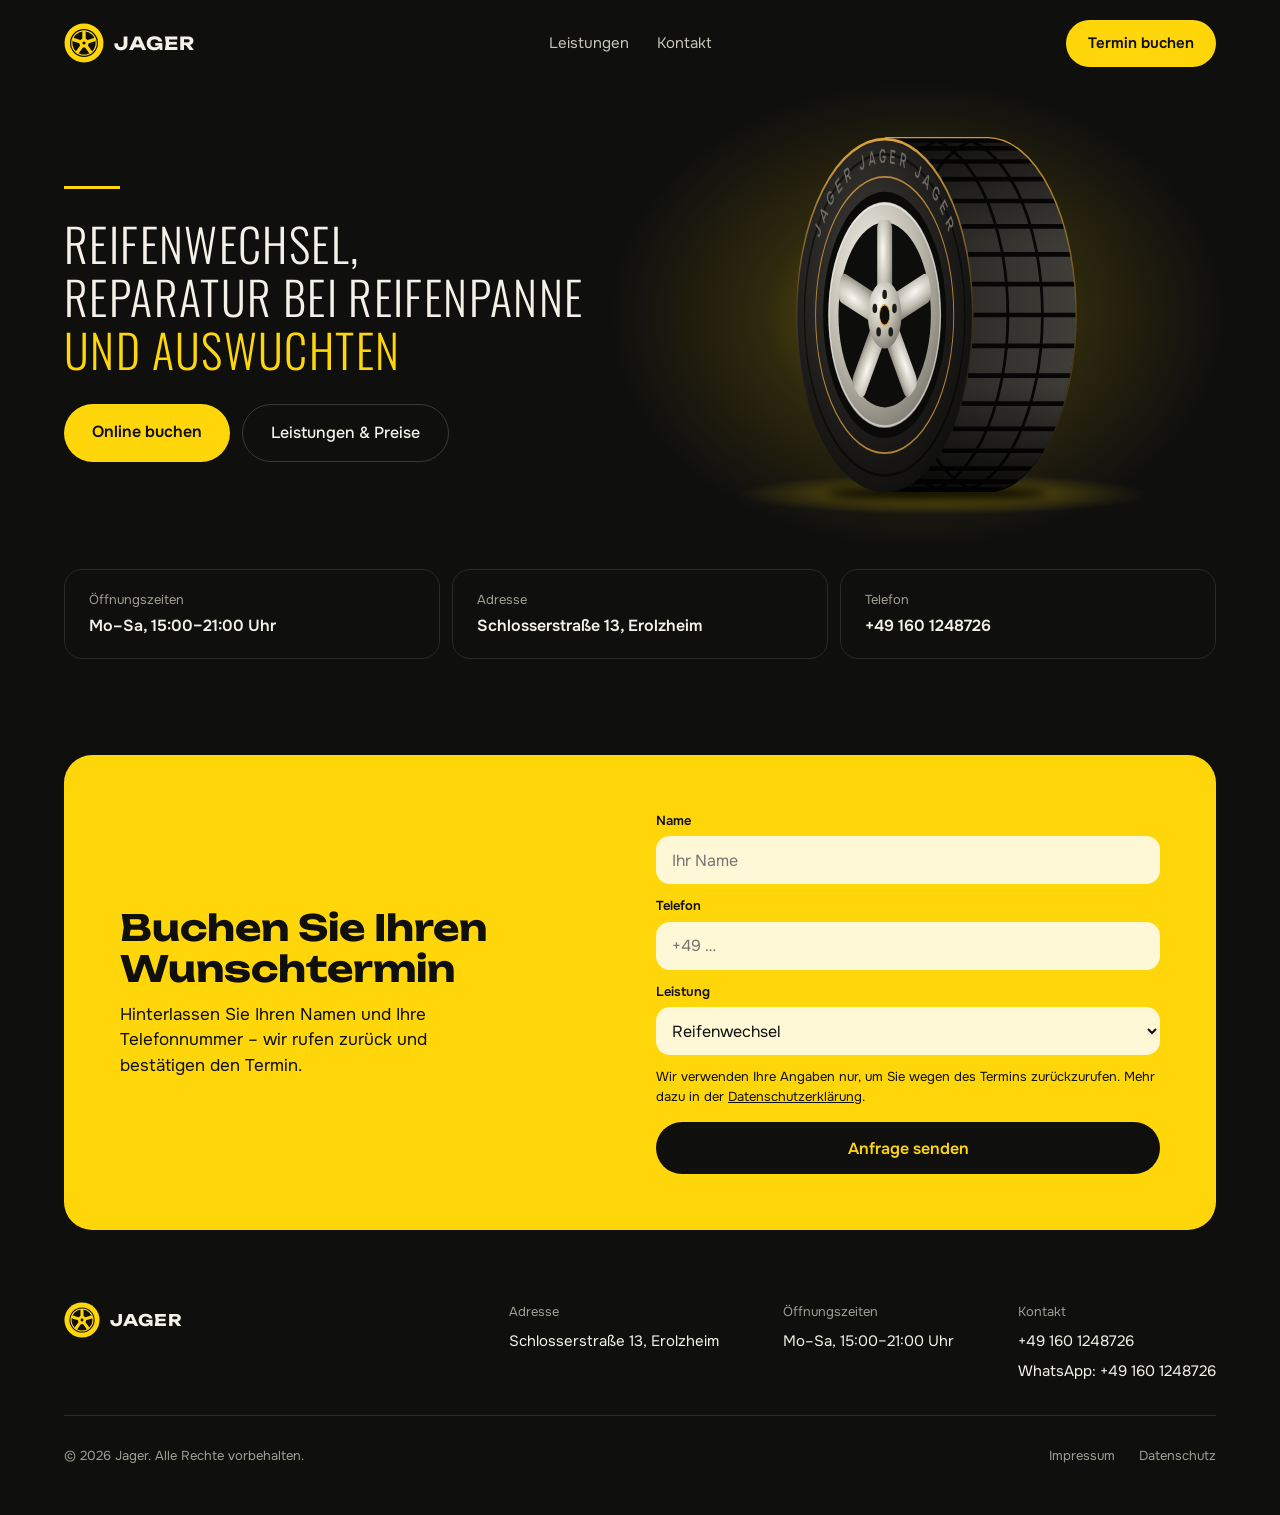
==== jager-website/index.html @ 9e411bed "Erste Version Jager-Website" ====
<!DOCTYPE html>
<html lang="de">
<head>
  <meta charset="utf-8">
  <meta name="viewport" content="width=device-width, initial-scale=1">
  <title>Jager – Reifenservice in Erolzheim</title>
  <meta name="description" content="Reifenwechsel, Reparatur bei Reifenpanne und Auswuchten in Erolzheim. Jetzt online Termin anfragen.">
  <!-- Пока сайт учебный, просим Google его не показывать.
       Удалите эту строку, когда сайт станет настоящим. -->
  <meta name="robots" content="noindex">
  <link rel="icon" href="img/logo.svg" type="image/svg+xml">
  <!-- Шрифты грузим заранее, чтобы текст сразу был красивым -->
  <link rel="preload" href="fonts/onest-latin.woff2" as="font" type="font/woff2" crossorigin>
  <link rel="stylesheet" href="css/style.css">
</head>
<body>

  <!-- ===== Шапка: логотип, меню, кнопка записи ===== -->
  <header class="site-header container">
    <a href="index.html" class="logo" aria-label="Jager – Startseite">
      <img src="img/logo.svg" width="40" height="40" alt="">
      <span class="logo-text">JAGER</span>
    </a>

    <nav class="main-nav" aria-label="Hauptnavigation">
      <a href="leistungen.html">Leistungen</a>
      <a href="#contacts">Kontakt</a>
    </nav>

    <a class="btn btn-accent btn-small header-cta" href="#booking">Termin buchen</a>

    <!-- Кнопка мобильного меню (видна только на телефоне) -->
    <button type="button" class="menu-toggle" aria-label="Menü" aria-expanded="false" aria-controls="mobile-menu">
      <svg class="icon-open" width="20" height="20" viewBox="0 0 20 20" aria-hidden="true"><path d="M3 5h14M3 10h14M3 15h14" stroke="currentColor" stroke-width="1.6" stroke-linecap="round" fill="none"/></svg>
      <svg class="icon-close" width="20" height="20" viewBox="0 0 20 20" aria-hidden="true"><path d="M4 4l12 12M16 4L4 16" stroke="currentColor" stroke-width="1.6" stroke-linecap="round" fill="none"/></svg>
    </button>
  </header>

  <!-- Мобильное меню: скрыто, пока не нажмут на кнопку (см. js/main.js) -->
  <nav id="mobile-menu" class="mobile-menu" aria-label="Menü" hidden>
    <a href="leistungen.html">Leistungen</a>
    <a href="#contacts">Kontakt</a>
    <a class="btn btn-accent" href="#booking">Termin buchen</a>
  </nav>

  <main>

    <!-- ===== Главный экран: заголовок, кнопки и колесо ===== -->
    <section class="hero container">
      <div class="hero-text">
        <div class="accent-line"></div>
        <h1>
          <span>Reifenwechsel,</span>
          <span>Reparatur bei Reifenpanne</span>
          <span class="text-gold">und Auswuchten</span>
        </h1>
        <div class="hero-btns">
          <a class="btn btn-accent" href="#booking">Online buchen</a>
          <a class="btn btn-outline" href="leistungen.html">Leistungen &amp; Preise</a>
        </div>
      </div>
      <!-- Колесо нарисовано кодом (SVG), поэтому оно чёткое на любом экране -->
      <div class="hero-image">
        <svg viewBox="0 0 450 440" role="img" aria-label="Jager-Rad in der Seitenansicht">
          <defs>
            <radialGradient id="glow" cx="50%" cy="50%" r="50%"><stop offset="0" stop-color="#FFD60A" stop-opacity=".42"/><stop offset=".5" stop-color="#FFD60A" stop-opacity=".13"/><stop offset="1" stop-color="#FFD60A" stop-opacity="0"/></radialGradient>
            <radialGradient id="pool" cx="50%" cy="50%" r="50%"><stop offset="0" stop-color="#FFD60A" stop-opacity=".4"/><stop offset="1" stop-color="#FFD60A" stop-opacity="0"/></radialGradient>
            <radialGradient id="sideG" cx="40%" cy="36%" r="78%"><stop offset="0" stop-color="#3e3d38"/><stop offset=".6" stop-color="#1c1b19"/><stop offset="1" stop-color="#0a0a09"/></radialGradient>
            <linearGradient id="treadBase" x1="0" y1="0" x2="1" y2="0"><stop offset="0" stop-color="#201f1d"/><stop offset="1" stop-color="#413f3a"/></linearGradient>
            <linearGradient id="treadShade" x1="0" y1="0" x2="0" y2="1"><stop offset="0" stop-color="#000" stop-opacity=".55"/><stop offset=".3" stop-color="#000" stop-opacity="0"/><stop offset=".7" stop-color="#000" stop-opacity="0"/><stop offset="1" stop-color="#000" stop-opacity=".8"/></linearGradient>
            <linearGradient id="rimLight" x1="0" y1="0" x2="0" y2="1"><stop offset="0" stop-color="#E6A93C" stop-opacity=".95"/><stop offset=".45" stop-color="#E6A93C" stop-opacity=".25"/><stop offset=".8" stop-color="#E6A93C" stop-opacity="0"/></linearGradient>
            <linearGradient id="edgeLight" gradientUnits="userSpaceOnUse" x1="0" y1="20" x2="0" y2="400"><stop offset="0" stop-color="#E6A93C" stop-opacity=".9"/><stop offset=".55" stop-color="#E6A93C" stop-opacity=".25"/><stop offset="1" stop-color="#E6A93C" stop-opacity="0"/></linearGradient>
            <radialGradient id="rimG" cx="38%" cy="32%" r="80%"><stop offset="0" stop-color="#faf8f1"/><stop offset=".55" stop-color="#bcb8ac"/><stop offset="1" stop-color="#6f6c63"/></radialGradient>
            <clipPath id="treadClip"><path d="M170 20 H280 A95 190 0 0 1 280 400 H170 Z"/></clipPath>
            <path id="swArc" d="M-163 0 A163 163 0 0 1 163 0"/>
            <filter id="soft" x="-30%" y="-300%" width="160%" height="700%"><feGaussianBlur stdDeviation="5"/></filter>
          </defs>
  
          <!-- goldenes Gegenlicht und Lichtfleck am Boden -->
          <ellipse cx="205" cy="210" rx="330" ry="250" fill="url(#glow)"/>
          <ellipse cx="232" cy="402" rx="220" ry="22" fill="url(#pool)"/>
          <ellipse cx="226" cy="401" rx="118" ry="7" fill="#000" opacity=".9" filter="url(#soft)"/>
  
          <!-- Lauffläche -->
          <g clip-path="url(#treadClip)">
            <rect x="170" y="20" width="210" height="380" fill="url(#treadBase)"/>
            <g fill="none" stroke="#060606" stroke-width="3">
              <ellipse cx="207" cy="210" rx="95" ry="190"/>
              <ellipse cx="244" cy="210" rx="95" ry="190"/>
              <ellipse cx="281" cy="210" rx="95" ry="190"/>
            </g>
            <path stroke="#060606" stroke-width="5" fill="none" d="M186.5 22.9H296.5M202.5 31.5H312.5M217.5 45.5H327.5M231.1 64.5H341.1M242.8 87.9H352.8M252.3 115H362.3M259.3 145H369.3M263.6 177H373.6M265 210H375M263.6 243H373.6M259.3 275H369.3M252.3 305H362.3M242.8 332.1H352.8M231.1 355.5H341.1M217.5 374.5H327.5M202.5 388.5H312.5M186.5 397.1H296.5"/>
            <rect x="170" y="20" width="210" height="380" fill="url(#treadShade)"/>
          </g>
  
          <!-- Seitenwand und Felge -->
          <path d="M170 20 H280 A95 190 0 0 1 280 400" fill="none" stroke="url(#edgeLight)" stroke-width="1.5"/>
          <g transform="translate(170 210) scale(0.5 1)">
            <circle r="190" fill="url(#sideG)"/>
            <circle r="188.5" fill="none" stroke="url(#rimLight)" stroke-width="3"/>
            <circle r="172" fill="none" stroke="#000" stroke-opacity=".55" stroke-width="3"/>
            <text font-family="Onest, system-ui, sans-serif" font-weight="600" font-size="21" letter-spacing="7" fill="#6d6a62" text-anchor="middle"><textPath href="#swArc" startOffset="50%">JAGER   JAGER   JAGER</textPath></text>
            <circle r="148" fill="none" stroke="#E6A93C" stroke-width="2" opacity=".75"/>
            <circle r="132" fill="#0a0a09"/>
            <circle r="121" fill="url(#rimG)"/>
            <circle r="119" fill="none" stroke="#ffffff" stroke-opacity=".55" stroke-width="2"/>
            <circle r="99" fill="#0d0d0c"/>
            <g fill="url(#rimG)">
              <rect x="-16" y="-102" width="32" height="102" rx="10"/>
              <rect x="-16" y="-102" width="32" height="102" rx="10" transform="rotate(72)"/>
              <rect x="-16" y="-102" width="32" height="102" rx="10" transform="rotate(144)"/>
              <rect x="-16" y="-102" width="32" height="102" rx="10" transform="rotate(216)"/>
              <rect x="-16" y="-102" width="32" height="102" rx="10" transform="rotate(288)"/>
              <circle r="36"/>
            </g>
            <g fill="#1d1c1a">
              <circle cx="0" cy="-22" r="5"/>
              <circle cx="21" cy="-7" r="5"/>
              <circle cx="13" cy="18" r="5"/>
              <circle cx="-13" cy="18" r="5"/>
              <circle cx="-21" cy="-7" r="5"/>
            </g>
            <circle r="11" fill="#0d0d0c" stroke="#E6A93C" stroke-width="1.5"/>
          </g>
        </svg>
      </div>
    </section>

    <!-- ===== Три карточки: часы работы, адрес, телефон ===== -->
    <section class="info-cards container">
      <div class="info-card">
        <div class="label">Öffnungszeiten</div>
        <div class="value">Mo–Sa, 15:00–21:00 Uhr</div>
      </div>
      <div class="info-card">
        <div class="label">Adresse</div>
        <div class="value">Schlosserstraße 13, Erolzheim</div>
      </div>
      <div class="info-card">
        <div class="label">Telefon</div>
        <a class="value" href="tel:+491601248726">+49 160 1248726</a>
      </div>
    </section>

    <!-- ===== Запись на приём =====
         Форму принимает Netlify (атрибут data-netlify="true").
         Заявки видны в панели Netlify в разделе Forms,
         после отправки клиент попадает на страницу danke.html. -->
    <section id="booking" class="container section-spaced">
      <div class="accent-box booking-box">
        <div class="box-text">
          <h2>Buchen Sie Ihren Wunschtermin</h2>
          <p>Hinterlassen Sie Ihren Namen und Ihre Telefonnummer – wir rufen zurück und bestätigen den Termin.</p>
        </div>

        <form class="booking-form" name="buchung" method="POST" action="danke.html" data-netlify="true" netlify-honeypot="bot-field">
          <!-- Служебное поле: по нему Netlify понимает, какая это форма -->
          <input type="hidden" name="form-name" value="buchung">
          <!-- Ловушка для спам-ботов: человек это поле не видит -->
          <p class="honeypot"><label>Nicht ausfüllen: <input name="bot-field"></label></p>

          <div class="field">
            <label for="f-name">Name</label>
            <input id="f-name" name="name" type="text" placeholder="Ihr Name" autocomplete="name" required>
          </div>
          <div class="field">
            <label for="f-phone">Telefon</label>
            <input id="f-phone" name="telefon" type="tel" placeholder="+49 …" autocomplete="tel" required>
          </div>
          <div class="field">
            <label for="f-service">Leistung</label>
            <select id="f-service" name="leistung">
              <option>Reifenwechsel</option>
              <option>Auswuchten</option>
              <option>Reifenpanne reparieren</option>
              <option>Felgen richten</option>
            </select>
          </div>
          <p class="form-note">Wir verwenden Ihre Angaben nur, um Sie wegen des Termins zurückzurufen. Mehr dazu in der <a href="datenschutz.html">Datenschutzerklärung</a>.</p>
          <button type="submit">Anfrage senden</button>
        </form>
      </div>
    </section>

  </main>

  <!-- ===== Подвал: контакты и ссылки на Impressum / Datenschutz ===== -->
  <footer id="contacts" class="site-footer container">
    <div class="footer-top">
      <a href="index.html" class="logo" aria-label="Jager – Startseite">
        <img src="img/logo.svg" width="36" height="36" alt="">
        <span class="logo-text">JAGER</span>
      </a>
      <div class="footer-cols">
        <div class="footer-col">
          <div class="label">Adresse</div>
          <div>Schlosserstraße 13, Erolzheim</div>
        </div>
        <div class="footer-col">
          <div class="label">Öffnungszeiten</div>
          <div>Mo–Sa, 15:00–21:00 Uhr</div>
        </div>
        <div class="footer-col">
          <div class="label">Kontakt</div>
          <a href="tel:+491601248726">+49 160 1248726</a>
          <a href="https://wa.me/491601248726">WhatsApp: +49 160 1248726</a>
        </div>
      </div>
    </div>
    <div class="footer-bottom">
      <span>© 2026 Jager. Alle Rechte vorbehalten.</span>
      <nav class="footer-legal" aria-label="Rechtliches">
        <a href="impressum.html">Impressum</a>
        <a href="datenschutz.html">Datenschutz</a>
      </nav>
    </div>
  </footer>

  <script src="js/main.js"></script>
</body>
</html>
---- jager-website/css/style.css ----
/* =========================================================
   Jager — общий файл стилей для всех страниц сайта.
   CSS отвечает за внешний вид: цвета, шрифты, отступы,
   расположение блоков и мобильную версию.
   ========================================================= */


/* ---------- 1. Шрифты ----------
   Файлы шрифтов лежат в папке fonts/ на нашем же сервере.
   Так браузер не обращается к Google, и не нужно отдельно
   упоминать Google Fonts в Datenschutz. */

@font-face {
  font-family: 'Onest';
  src: url('../fonts/onest-latin.woff2') format('woff2');
  font-weight: 400 600;      /* один файл покрывает обычный, средний и жирный */
  font-display: swap;        /* пока шрифт грузится, текст виден системным шрифтом */
}

@font-face {
  font-family: 'Oswald';
  src: url('../fonts/oswald-latin.woff2') format('woff2');
  font-weight: 300 400;
  font-display: swap;
}

@font-face {
  font-family: 'Unbounded';
  src: url('../fonts/unbounded-latin.woff2') format('woff2');
  font-weight: 500 700;
  font-display: swap;
}


/* ---------- 2. Переменные ----------
   Все главные цвета собраны здесь. Поменяли значение один раз —
   оно поменялось на всём сайте. */

:root {
  --accent: #FFD60A;        /* жёлтый: кнопки, логотип, блок записи */
  --gold: #FFD60A;          /* акцентный цвет текста */
  --bg: #0f0f0e;            /* фон сайта (почти чёрный) */
  --bg-soft: #1a1a18;       /* фон мобильного меню */
  --text: #F4F1E8;          /* основной светлый текст */
  --text-soft: #c9c6bb;     /* второстепенный текст */
  --text-muted: #a09d92;    /* подписи, мелкий текст */
  --line: #2b2a27;          /* тонкие линии и рамки */
  --line-strong: #3a3935;   /* рамки кнопок */
  --input-bg: #fff8d6;      /* фон полей формы */

  --font-body: 'Onest', system-ui, sans-serif;
  --font-title: 'Oswald', system-ui, sans-serif;
  --font-brand: 'Unbounded', system-ui, sans-serif;

  --max-width: 1200px;      /* максимальная ширина содержимого */
}


/* ---------- 3. Базовые правила ---------- */

*,
*::before,
*::after {
  box-sizing: border-box;
}

body {
  margin: 0;
  background: var(--bg);
  color: var(--text);
  font-family: var(--font-body);
  font-size: 16px;
  line-height: 1.5;
}

a {
  color: inherit;
  text-decoration: none;
}

img,
svg {
  display: block;
}

/* Контейнер: ограничивает ширину и держит отступы по бокам */
.container {
  max-width: var(--max-width);
  margin: 0 auto;
  padding-left: 24px;
  padding-right: 24px;
}

/* Скрыто на экране, но доступно для программ чтения с экрана */
.visually-hidden {
  position: absolute;
  width: 1px;
  height: 1px;
  overflow: hidden;
  clip: rect(0 0 0 0);
  white-space: nowrap;
}


/* ---------- 4. Кнопки ---------- */

.btn {
  display: inline-block;
  padding: 16px 28px;
  border-radius: 999px;
  font-weight: 600;
  text-align: center;
  transition: opacity .2s;
}

.btn:hover {
  opacity: .88;
}

.btn-accent {               /* жёлтая кнопка */
  background: var(--accent);
  color: var(--bg);
}

.btn-outline {              /* прозрачная кнопка с рамкой */
  border: 1px solid var(--line-strong);
  color: var(--text);
  font-weight: 500;
}

.btn-dark {                 /* тёмная кнопка на жёлтом фоне */
  background: var(--bg);
  color: var(--gold);
}

.btn-small {
  padding: 12px 22px;
  font-size: 15px;
}


/* ---------- 5. Шапка и меню ---------- */

.site-header {
  display: flex;
  flex-wrap: wrap;
  align-items: center;
  justify-content: space-between;
  gap: 16px 32px;
  padding-top: 20px;
  padding-bottom: 20px;
}

.logo {
  display: flex;
  align-items: center;
  gap: 10px;
}

.logo-text {
  font-family: var(--font-brand);
  font-weight: 700;
  font-size: 18px;
  letter-spacing: .06em;
}

.main-nav {
  display: flex;
  flex-wrap: wrap;
  gap: 8px 28px;
  font-size: 15px;
  color: var(--text-soft);
}

.main-nav a {
  padding: 10px 0;
}

.main-nav a:hover,
.main-nav a[aria-current="page"],
.footer-legal a:hover,
.footer-legal a[aria-current="page"] {
  color: var(--gold);
}

/* Кнопка-«гамбургер» видна только на телефоне */
.menu-toggle {
  display: none;
  width: 44px;
  height: 44px;
  padding: 0;
  border: 1px solid var(--line-strong);
  border-radius: 12px;
  background: transparent;
  color: var(--text);
  align-items: center;
  justify-content: center;
  cursor: pointer;
}

.menu-toggle .icon-close {
  display: none;
}

/* Когда меню открыто, JS ставит aria-expanded="true":
   прячем три полоски и показываем крестик */
.menu-toggle[aria-expanded="true"] .icon-open {
  display: none;
}

.menu-toggle[aria-expanded="true"] .icon-close {
  display: block;
}

/* Мобильное меню. Атрибут hidden прячет его, пока JS его не уберёт */
.mobile-menu {
  display: flex;
  flex-direction: column;
  margin: 0 24px;
  padding: 6px 20px 20px;
  border: 1px solid var(--line);
  border-radius: 18px;
  background: var(--bg-soft);
}

.mobile-menu[hidden] {
  display: none;
}

.mobile-menu a {
  padding: 14px 0;
  border-bottom: 1px solid var(--line);
  font-size: 17px;
}

.mobile-menu a[aria-current="page"] {
  color: var(--gold);
}

.mobile-menu .btn {
  margin-top: 16px;
  padding: 14px 22px;
  border-bottom: 0;
}


/* ---------- 6. Главный экран (hero) ---------- */

.hero {
  display: grid;
  grid-template-columns: repeat(auto-fit, minmax(min(440px, 100%), 1fr));
  gap: 16px 32px;
  align-items: center;
  padding-top: 16px;
}

.hero-text {
  display: flex;
  flex-direction: column;
  justify-content: center;
  gap: 28px;
  padding: 32px 0;
}

.accent-line {               /* короткая жёлтая черта над заголовком */
  width: 56px;
  height: 3px;
  background: var(--gold);
}

.hero h1 {
  margin: 0;
  font-family: var(--font-title);
  font-weight: 300;
  font-size: 46px;
  line-height: 1.15;
  letter-spacing: .03em;
  text-transform: uppercase;
}

.hero h1 span {
  display: block;
}

.text-gold {
  color: var(--gold);
}

.hero-btns {
  display: flex;
  flex-wrap: wrap;
  gap: 12px;
}

.hero-image {
  display: flex;
  align-items: center;
  justify-content: center;
  padding: 16px 0;
}

.hero-image svg {
  width: 100%;
  max-width: 420px;
  height: auto;
  overflow: visible;
}


/* ---------- 7. Информационные карточки ---------- */

.info-cards {
  display: grid;
  grid-template-columns: repeat(auto-fit, minmax(min(260px, 100%), 1fr));
  gap: 12px;
  padding-top: 24px;
}

.info-card {
  border: 1px solid var(--line);
  border-radius: 18px;
  padding: 20px 24px;
}

.label {                     /* маленькая серая подпись над значением */
  font-size: 13px;
  color: var(--text-muted);
}

.info-card .value {
  display: block;
  font-weight: 600;
  margin-top: 4px;
}


/* ---------- 8. Жёлтый блок (запись и призыв к действию) ---------- */

.section-spaced {
  margin-top: 96px;
}

.accent-box {
  background: var(--accent);
  color: var(--bg);
  border-radius: 28px;
  padding: clamp(28px, 5vw, 56px);
}

.booking-box {
  display: grid;
  grid-template-columns: repeat(auto-fit, minmax(min(320px, 100%), 1fr));
  gap: 32px;
  align-items: center;
}

.cta-box {
  display: flex;
  flex-wrap: wrap;
  align-items: center;
  justify-content: space-between;
  gap: 24px;
  padding: clamp(28px, 5vw, 48px);
}

.box-text {
  display: flex;
  flex-direction: column;
  gap: 12px;
}

.box-text h2 {
  margin: 0;
  font-family: var(--font-brand);
  font-weight: 700;
  font-size: clamp(26px, 3.4vw, 36px);
  line-height: 1.15;
  text-wrap: balance;
}

.cta-box h2 {
  font-size: clamp(22px, 3vw, 30px);
}

.box-text p {
  margin: 0;
  font-size: 17px;
  max-width: 380px;
}

.cta-box .box-text p {
  max-width: none;
}


/* ---------- 9. Форма записи ---------- */

.booking-form {
  display: flex;
  flex-direction: column;
  gap: 12px;
}

.field {
  display: flex;
  flex-direction: column;
  gap: 6px;
}

.field label {
  font-size: 13px;
  font-weight: 600;
}

.field input,
.field select {
  height: 48px;
  border: 0;
  border-radius: 14px;
  padding: 0 16px;
  font-family: var(--font-body);
  font-size: 16px;            /* 16px не даёт iPhone увеличивать страницу при вводе */
  background: var(--input-bg);
  color: var(--bg);
}

.field select {
  padding: 0 12px;
}

.field input:focus,
.field select:focus {
  outline: 2px solid var(--bg);
  outline-offset: 2px;
}

.form-note {
  margin: 0;
  font-size: 13px;
}

.form-note a {
  text-decoration: underline;
}

.booking-form button {
  height: 52px;
  margin-top: 4px;
  border: 0;
  border-radius: 999px;
  background: var(--bg);
  color: var(--gold);
  font-family: var(--font-body);
  font-weight: 600;
  font-size: 16px;
  cursor: pointer;
}

.booking-form button:hover {
  opacity: .88;
}

/* Скрытое поле-ловушка для спам-ботов (люди его не видят) */
.honeypot {
  display: none;
}


/* ---------- 10. Страница «Leistungen» ---------- */

.page-title {
  display: flex;
  flex-direction: column;
  gap: 20px;
  padding-top: 64px;
}

.eyebrow {                   /* маленькая надпись над заголовком */
  font-size: 13px;
  letter-spacing: .14em;
  text-transform: uppercase;
  color: var(--gold);
}

.page-title h1 {
  margin: 0;
  font-family: var(--font-title);
  font-weight: 300;
  font-size: clamp(40px, 6vw, 72px);
  line-height: 1.06;
  letter-spacing: .02em;
  text-transform: uppercase;
}

.price-groups {
  display: grid;
  grid-template-columns: repeat(auto-fit, minmax(min(320px, 100%), 1fr));
  gap: 40px 48px;
  align-items: start;
  padding-top: 56px;
}

.price-group h2 {
  margin: 0 0 8px;
  font-family: var(--font-brand);
  font-weight: 500;
  font-size: 20px;
  color: var(--gold);
}

.price-list {
  margin: 0;
  padding: 0;
  list-style: none;
  border-top: 1px solid var(--line);
}

.price-list li {
  display: flex;
  align-items: baseline;
  justify-content: space-between;
  gap: 16px;
  padding: 20px 0;
  border-bottom: 1px solid var(--line);
}

.price-list .service {
  font-size: 17px;
  font-weight: 500;
}

.price-list .price {
  font-weight: 600;
  white-space: nowrap;
}


/* ---------- 11. Страницы Impressum и Datenschutz ---------- */

.legal {
  max-width: 820px;
  display: flex;
  flex-direction: column;
  gap: 20px;
  padding-top: 64px;
}

.legal h1 {
  margin: 0;
  font-family: var(--font-title);
  font-weight: 300;
  font-size: clamp(36px, 5vw, 56px);
  line-height: 1.06;
  letter-spacing: .02em;
  text-transform: uppercase;
}

.legal-intro {
  margin: 0;
  color: var(--text-soft);
}

/* Таблица «название — значение» в Impressum */
.legal-table {
  margin: 0;
  border-top: 1px solid var(--line);
}

.legal-row {
  display: flex;
  flex-wrap: wrap;
  gap: 4px 24px;
  padding: 16px 0;
  border-bottom: 1px solid var(--line);
}

.legal-row dt {
  flex: 0 0 220px;
  color: var(--text-muted);
}

.legal-row dd {
  flex: 1 1 240px;
  margin: 0;
}

.legal-row a {
  text-decoration: underline;
}

/* Разделы Datenschutz */
.legal-sections {
  border-top: 1px solid var(--line);
}

.legal-section {
  display: flex;
  flex-direction: column;
  gap: 6px;
  padding: 16px 0;
  border-bottom: 1px solid var(--line);
}

.legal-section h2 {
  margin: 0;
  font-size: 17px;
  font-weight: 600;
}

.legal-section p {
  margin: 0;
  color: var(--text-soft);
}

.legal-section a {
  text-decoration: underline;
}


/* ---------- 12. Подвал ---------- */

.site-footer {
  padding-top: 72px;
  padding-bottom: 40px;
}

.footer-top {
  display: flex;
  flex-wrap: wrap;
  justify-content: space-between;
  gap: 32px;
  padding-bottom: 32px;
  border-bottom: 1px solid var(--line);
}

.footer-top .logo {
  align-self: flex-start;
}

.footer-top .logo-text {
  font-size: 16px;
}

.footer-cols {
  display: flex;
  flex-wrap: wrap;
  gap: 32px 64px;
  font-size: 15px;
}

.footer-col {
  display: flex;
  flex-direction: column;
  gap: 8px;
}

.footer-bottom {
  display: flex;
  flex-wrap: wrap;
  align-items: center;
  justify-content: space-between;
  gap: 12px 24px;
  padding-top: 20px;
  font-size: 13px;
  color: var(--text-muted);
}

.footer-legal {
  display: flex;
  gap: 24px;
}

.footer-legal a {
  padding: 10px 0;
}


/* ---------- 13. Мобильная версия ----------
   Правила ниже работают только на экранах до 760px шириной
   (телефоны и маленькие планшеты). */

@media (max-width: 760px) {
  .main-nav,
  .header-cta {
    display: none;            /* прячем обычное меню и кнопку в шапке */
  }

  .menu-toggle {
    display: flex;            /* показываем «гамбургер» */
  }

  .hero h1 {
    font-size: 34px;          /* заголовок поменьше, чтобы влез на узкий экран */
  }

  .hero-btns .btn {
    flex: 1 1 100%;           /* кнопки на всю ширину, одна под другой */
  }

  .section-spaced {
    margin-top: 64px;
  }
}
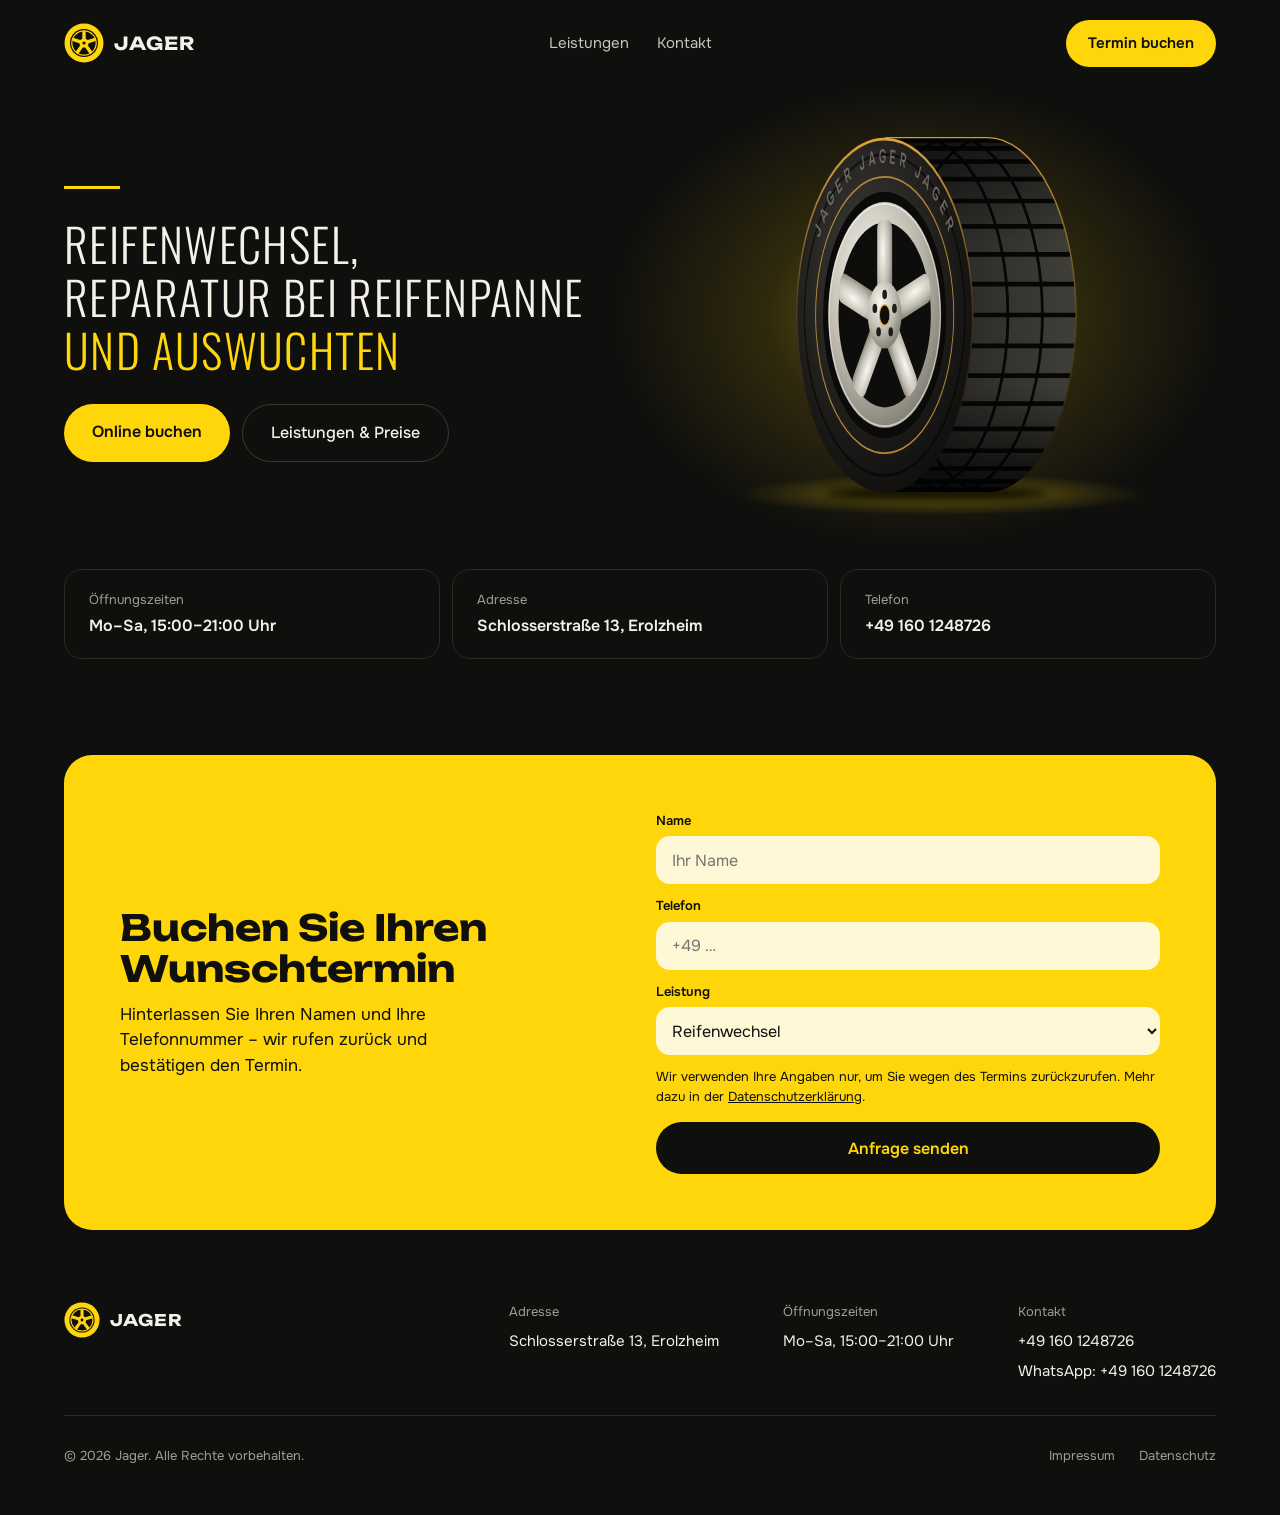
==== commit 825016eb: "Ja" ====
--- a/jager-website/index.html
+++ b/jager-website/index.html
@@ -215,7 +215,8 @@
       </nav>
     </div>
   </footer>
-
+  <script src="js/gsap.min.js"></script>
   <script src="js/main.js"></script>
+ 
 </body>
-</html>
+</html>
--- a/jager-website/css/style.css
+++ b/jager-website/css/style.css
@@ -51,7 +51,6 @@
   --font-body: 'Onest', system-ui, sans-serif;
   --font-title: 'Oswald', system-ui, sans-serif;
   --font-brand: 'Unbounded', system-ui, sans-serif;
-
   --max-width: 1200px;      /* максимальная ширина содержимого */
 }
 
@@ -701,3 +700,59 @@
     margin-top: 64px;
   }
 }
+/* ---------- Анимация появления главного экрана ---------- */
+
+@keyframes appear {
+  from { opacity: 0; transform: translateY(16px); }
+   to   { opacity: 1; transform: translateY(0); }
+}
+
+.accent-line,
+.hero h1 span,
+.hero-btns,
+.hero-image {
+animation: appear 1.4s cubic-bezier(.22, 1, .36, 1) both;
+}
+
+/* каждый элемент стартует чуть позже предыдущего */
+.hero h1 span:nth-child(1) { animation-delay: .15s; }
+.hero h1 span:nth-child(2) { animation-delay: .3s; }
+.hero h1 span:nth-child(3) { animation-delay: .45s; }
+.hero-btns                 { animation-delay: .65s; }
+.hero-image                { animation-delay: .3s; }
+
+/* если человек отключил анимации в системе, показываем всё сразу */
+@media (prefers-reduced-motion: reduce) {
+  .accent-line, .hero h1 span, .hero-btns, .hero-image {
+    animation: none;
+  }
+}
+/* ---------- Появление блоков при прокрутке ---------- */
+
+.reveal {
+  opacity: 0;
+  transform: translateY(32px);
+  transition: opacity .7s ease-out, transform .7s ease-out;
+}
+
+.reveal.is-visible {
+  opacity: 1;
+  transform: translateY(0);
+}
+/* ---------- Появление заголовка на внутренних страницах ---------- */
+
+.page-title > *,
+.legal > h1,
+.legal-intro {
+  animation: appear .8s ease-out both;
+}
+
+.page-title > *:nth-child(2) { animation-delay: .15s; }
+.page-title > *:nth-child(3) { animation-delay: .3s; }
+.legal-intro                 { animation-delay: .15s; }
+
+@media (prefers-reduced-motion: reduce) {
+  .page-title > *, .legal > h1, .legal-intro {
+    animation: none;
+  }
+}
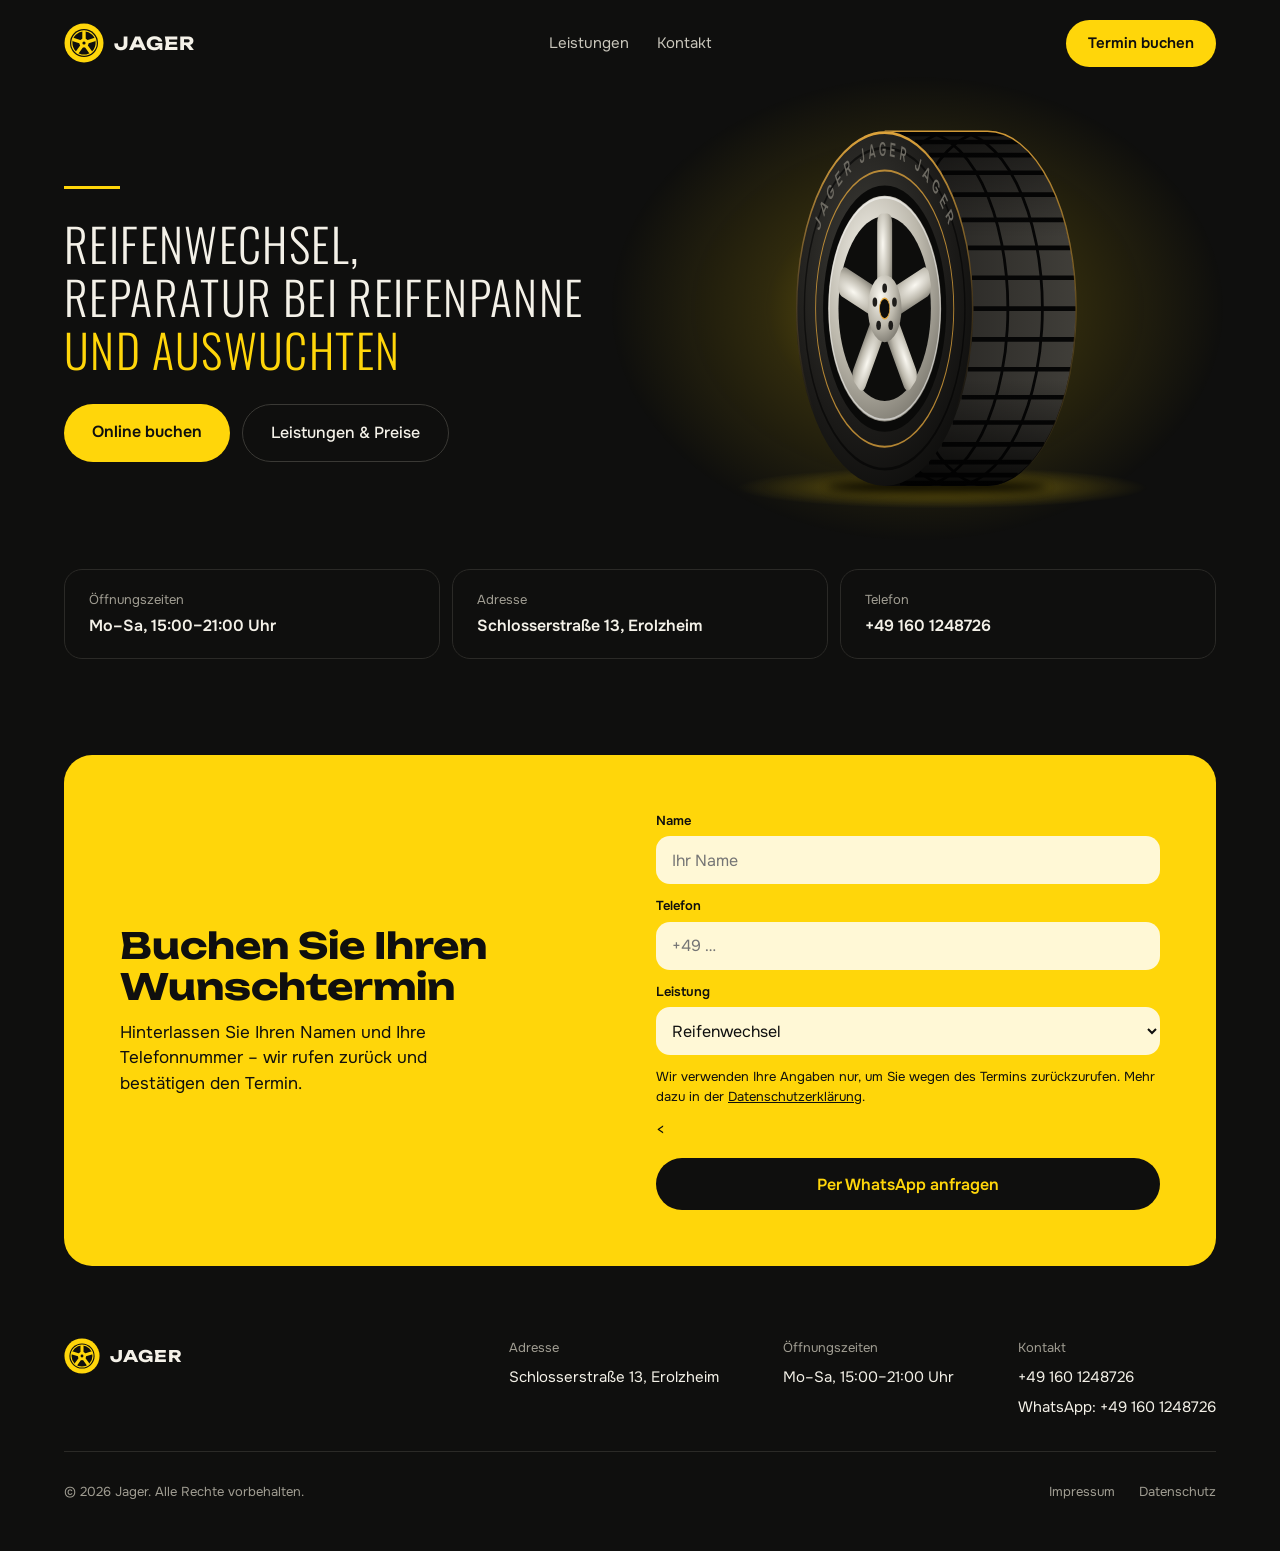
==== commit b6df0cb9: "G" ====
--- a/jager-website/index.html
+++ b/jager-website/index.html
@@ -177,7 +177,8 @@
             </select>
           </div>
           <p class="form-note">Wir verwenden Ihre Angaben nur, um Sie wegen des Termins zurückzurufen. Mehr dazu in der <a href="datenschutz.html">Datenschutzerklärung</a>.</p>
-          <button type="submit">Anfrage senden</button>
+          <<button type="submit">Per WhatsApp anfragen</button>
+      
         </form>
       </div>
     </section>
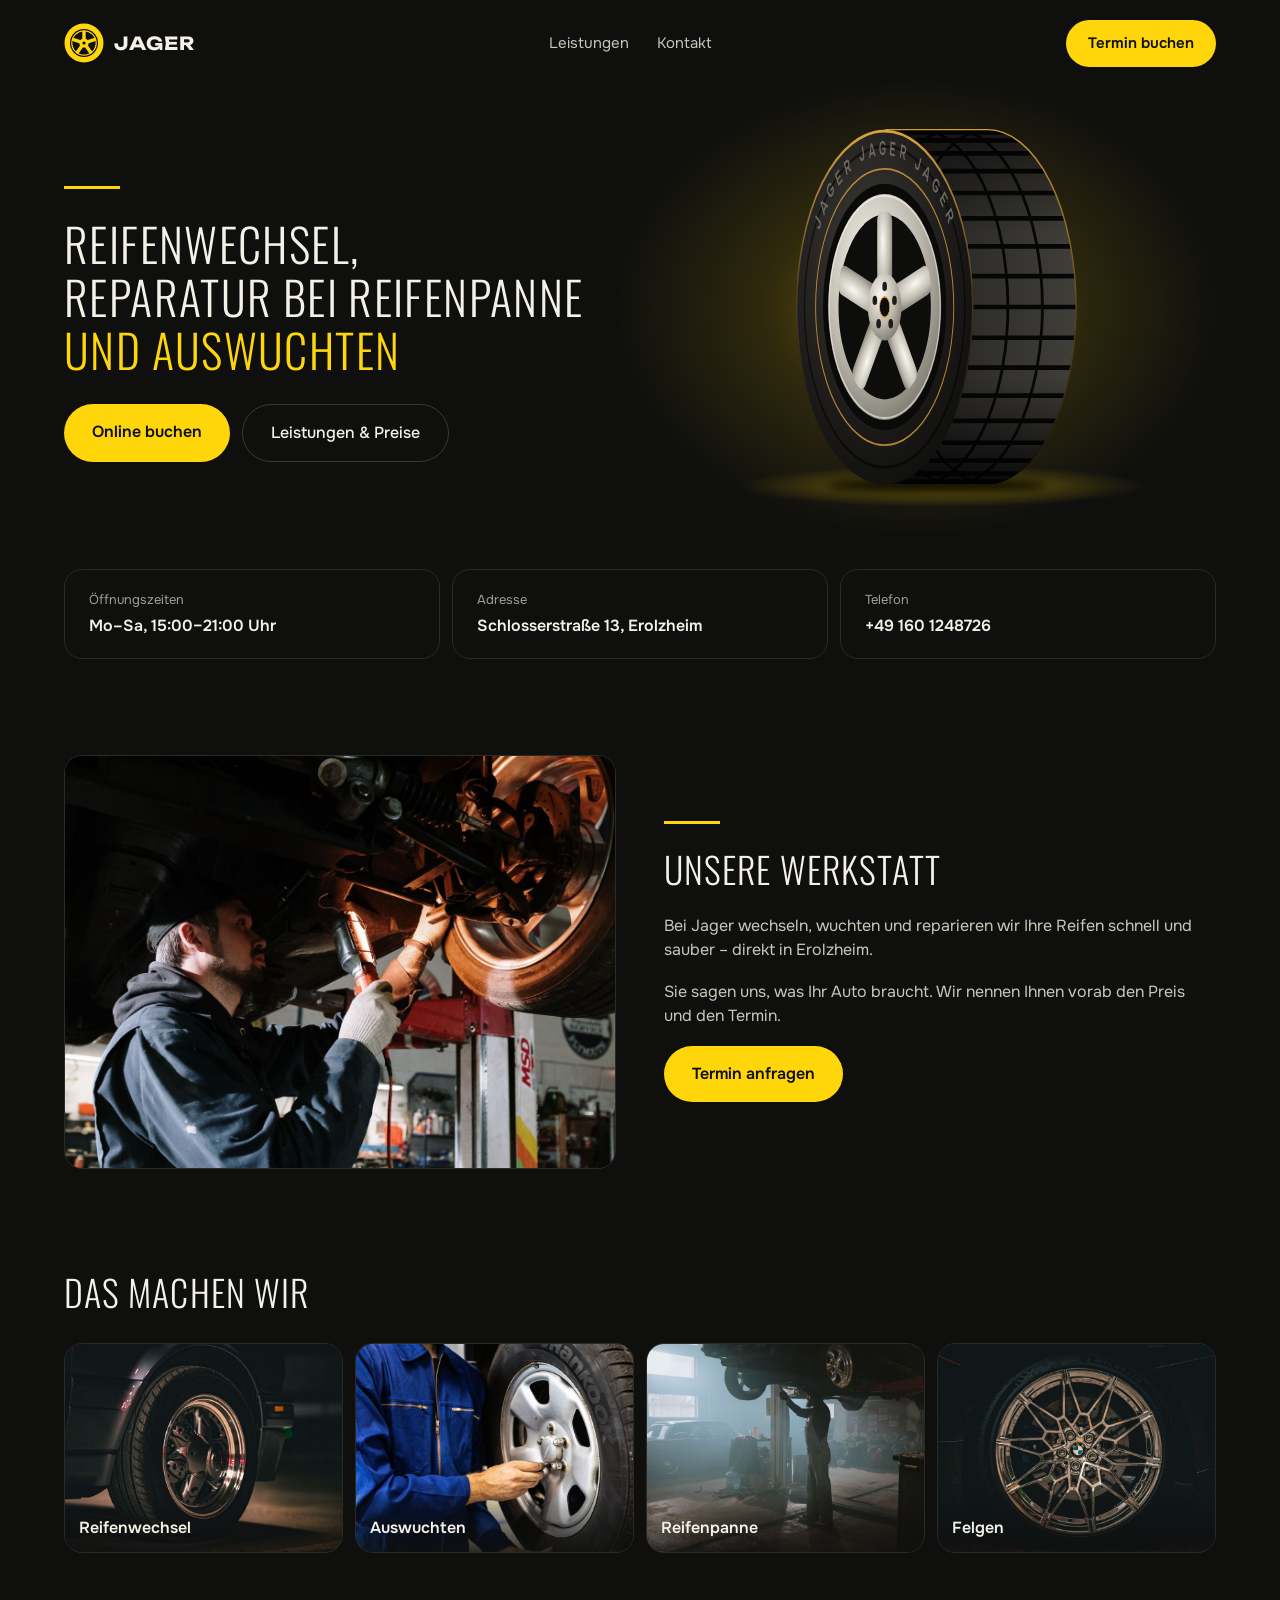
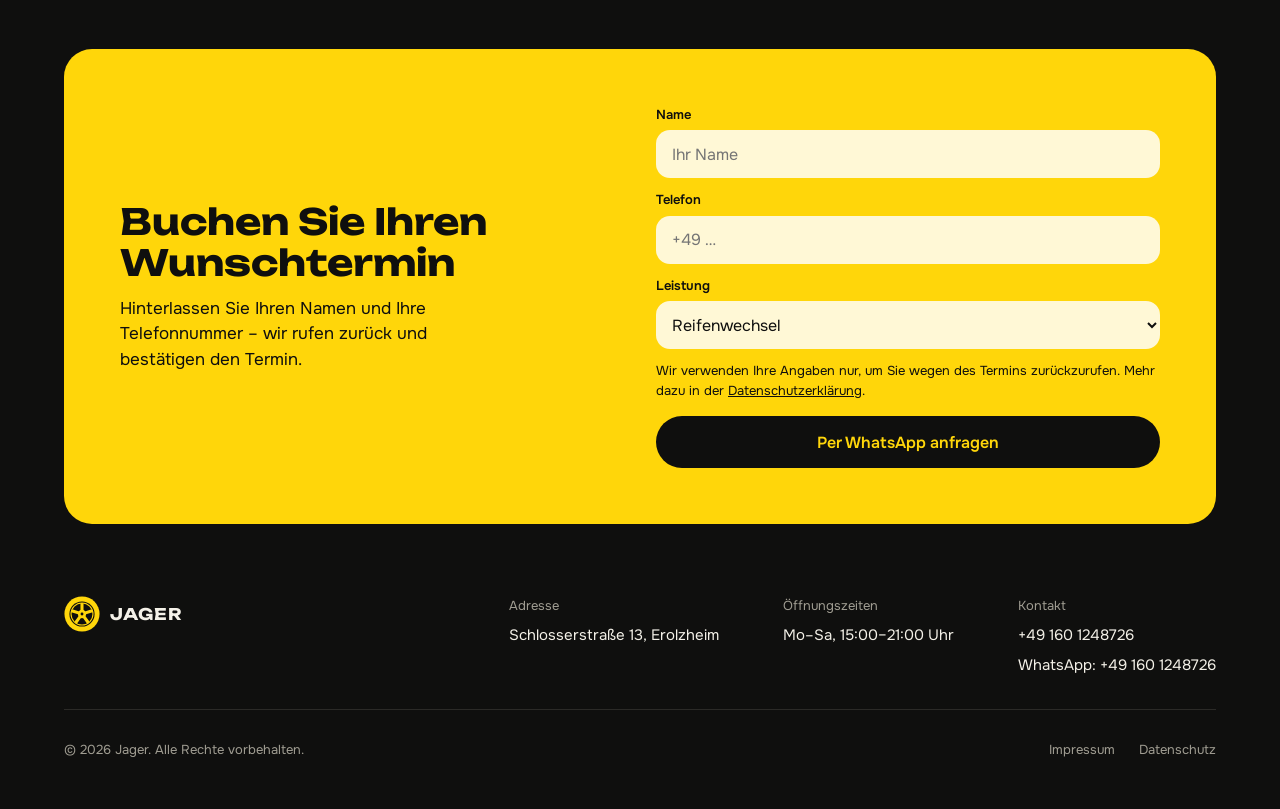
==== commit d2df58af: "A" ====
--- a/jager-website/index.html
+++ b/jager-website/index.html
@@ -142,6 +142,33 @@
       </div>
     </section>
 
+    <!-- ===== Werkstatt: Foto und kurzer Text ===== -->
+    <section id="werkstatt" class="container section-spaced">
+      <div class="werkstatt">
+        <figure class="werkstatt-photo">
+          <img src="img/werkstatt.jpg" width="1200" height="900" loading="lazy" alt="Mechaniker arbeitet in der Werkstatt an einem Rad auf der Hebebühne">
+        </figure>
+        <div class="werkstatt-text">
+          <div class="accent-line"></div>
+          <h2>Unsere Werkstatt</h2>
+          <p>Bei Jager wechseln, wuchten und reparieren wir Ihre Reifen schnell und sauber – direkt in Erolzheim.</p>
+          <p>Sie sagen uns, was Ihr Auto braucht. Wir nennen Ihnen vorab den Preis und den Termin.</p>
+          <a class="btn btn-accent" href="#booking">Termin anfragen</a>
+        </div>
+      </div>
+    </section>
+
+    <!-- ===== Galerie: vier Leistungen in Bildern ===== -->
+    <section id="galerie" class="container section-spaced">
+      <h2 class="galerie-title">Das machen wir</h2>
+      <div class="galerie">
+        <figure><img src="img/galerie-1.jpg" width="800" height="600" loading="lazy" alt="Auto-Rad mit Reifen in der Werkstatt"><figcaption>Reifenwechsel</figcaption></figure>
+        <figure><img src="img/galerie-2.jpg" width="800" height="600" loading="lazy" alt="Mechaniker zieht Radmuttern an einem Reifen an"><figcaption>Auswuchten</figcaption></figure>
+        <figure><img src="img/galerie-3.jpg" width="800" height="600" loading="lazy" alt="Mechaniker arbeitet unter einem Auto auf der Hebebühne"><figcaption>Reifenpanne</figcaption></figure>
+        <figure><img src="img/galerie-4.jpg" width="800" height="600" loading="lazy" alt="Glänzende Leichtmetallfelge an einem Auto"><figcaption>Felgen</figcaption></figure>
+      </div>
+    </section>
+
     <!-- ===== Запись на приём =====
          Форму принимает Netlify (атрибут data-netlify="true").
          Заявки видны в панели Netlify в разделе Forms,
@@ -177,7 +204,7 @@
             </select>
           </div>
           <p class="form-note">Wir verwenden Ihre Angaben nur, um Sie wegen des Termins zurückzurufen. Mehr dazu in der <a href="datenschutz.html">Datenschutzerklärung</a>.</p>
-          <<button type="submit">Per WhatsApp anfragen</button>
+          <button type="submit">Per WhatsApp anfragen</button>
       
         </form>
       </div>
--- a/jager-website/css/style.css
+++ b/jager-website/css/style.css
@@ -755,4 +755,123 @@
   .page-title > *, .legal > h1, .legal-intro {
     animation: none;
   }
-}+}
+/* ---------- Логотип в шапке крутится, как колесо ----------
+   Один оборот за 3 секунды, без остановки (вариант A). */
+
+@keyframes logo-spin {
+  to { transform: rotate(360deg); }
+}
+
+.site-header .logo img {
+  animation: logo-spin 3s linear infinite;
+}
+
+/* если человек отключил анимации в системе, логотип стоит */
+@media (prefers-reduced-motion: reduce) {
+  .site-header .logo img {
+    animation: none;
+  }
+}
+
+
+/* ---------- Блок «Werkstatt» и галерея ---------- */
+
+.werkstatt {
+  display: grid;
+  grid-template-columns: repeat(auto-fit, minmax(min(380px, 100%), 1fr));
+  gap: 32px 48px;
+  align-items: center;
+}
+
+.werkstatt-photo,
+.galerie figure {
+  margin: 0;
+  overflow: hidden;
+  border-radius: 18px;
+  border: 1px solid var(--line);
+}
+
+.werkstatt-photo img,
+.galerie img {
+  display: block;
+  width: 100%;
+  height: auto;
+}
+
+.werkstatt-text {
+  display: flex;
+  flex-direction: column;
+  align-items: flex-start;
+  gap: 18px;
+}
+
+.werkstatt-text h2,
+.galerie-title {
+  margin: 0;
+  font-family: var(--font-title);
+  font-weight: 300;
+  font-size: 36px;
+  letter-spacing: .03em;
+  text-transform: uppercase;
+}
+
+.werkstatt-text p {
+  margin: 0;
+  color: var(--text-soft);
+}
+
+.galerie-title {
+  margin-bottom: 24px;
+}
+
+.galerie {
+  display: grid;
+  grid-template-columns: repeat(4, 1fr);
+  gap: 12px;
+}
+
+.galerie figure {
+  position: relative;
+}
+
+.galerie img {
+  aspect-ratio: 4 / 3;
+  object-fit: cover;
+  transition: transform .6s ease;
+}
+
+.galerie figure:hover img {
+  transform: scale(1.05);
+}
+
+.galerie figcaption {
+  position: absolute;
+  left: 0;
+  right: 0;
+  bottom: 0;
+  padding: 28px 14px 12px;
+  font-weight: 600;
+  background: linear-gradient(to top, rgba(15,15,14,.85), rgba(15,15,14,0));
+}
+
+@media (max-width: 900px) {
+  .galerie { grid-template-columns: repeat(2, 1fr); }
+}
+
+@media (max-width: 760px) {
+  .werkstatt-text h2,
+  .galerie-title { font-size: 28px; }
+}
+
+@media (prefers-reduced-motion: reduce) {
+  .galerie img { transition: none; }
+}
+
+
+/* ---------- Leistungen: Fotopaar über jeder Preisgruppe ---------- */
+
+.galerie-paar {
+  grid-template-columns: repeat(2, 1fr);
+  margin-bottom: 28px;
+}
